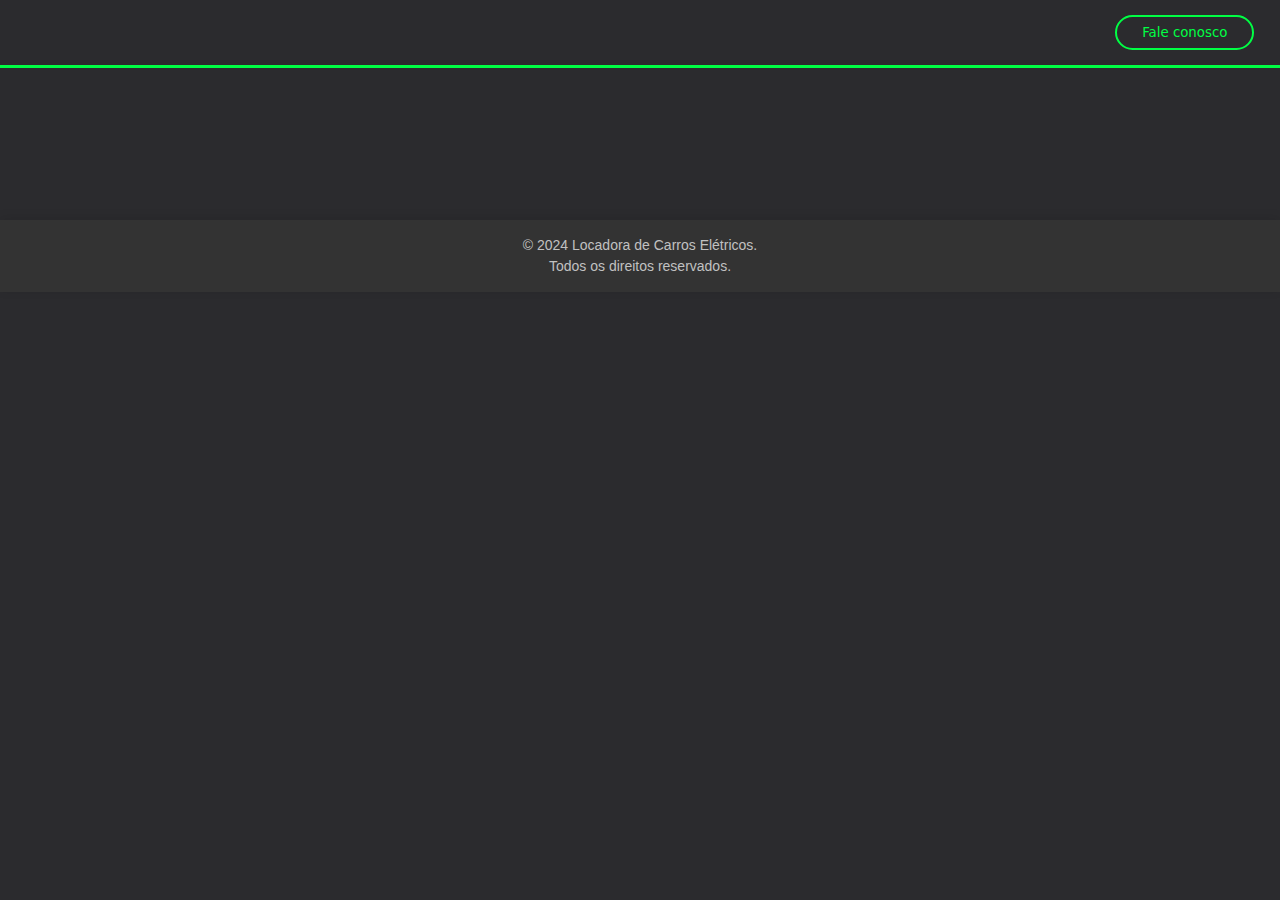
==== carros.html @ 07bc7c2d "Update styles - Responsividade" ====
<!DOCTYPE html>
<html lang="pt-br">

<head>
    <meta charset="UTF-8">
    <meta name="viewport" content="width=device-width, initial-scale=1.0">
    <link rel="stylesheet" href="css/style.css">
    <link rel="stylesheet" href="css/XSstyle.css">
    <link rel="stylesheet" href="css/SMstyle.css">
    <link rel="stylesheet" href="css/MDstyle.css">
    <link rel="stylesheet" href="css/LGstyle.css">
    <link rel="stylesheet" href="css/XLstyle.css">
    <link rel="stylesheet" href="css/Desktopstyle.css">
    <title>Carros disponíveis</title>
</head>

<body>
    <header>
        <div class="menu-hamburguer" onclick="toggleMenu()">
        <img src="imgs/Aborgue.png" alt=""> <!-- Símbolo do hambúrguer -->
        </div>
        <div class="barra-opcoes" id="barraOpcoes">
            <ul>
                <li><a href="index.html" class="menu_item">Página Inicial</a></li>
                <li><a href="servicos.html" class="menu_item">Serviços</a></li>
                <li><a href="carros.html" class="menu_item">Carros disponíveis</a></li>
                <li><a href="#" class="menu_item">Solicite orçamento</a></li>
                <li><a href="faleconosco.html" class="menu_item">Fale conosco</a></li>
                <li><a href="integrantes.html" class="menu_item">Integrantes</a></li>
            </ul>
        </div>
        <div class="btnFaleConosco">
            <a href="faleconosco.html"><button type="button" class="btnFaleConosco">Fale conosco</button></a>
        </div>
    </header>

    <main id="wrapper">

    </main>

    <footer>
        <p>&copy; 2024 Locadora de Carros Elétricos.</p>
        <p>Todos os direitos reservados.</p>
    </footer>
    <script src="js/script.js"></script>
</body>

</html>
---- css/style.css ----
/* http://meyerweb.com/eric/tools/css/reset/ 
   v2.0 | 20110126
   License: none (public domain)
*/

html, body, div, span, applet, object, iframe,
h1, h2, h3, h4, h5, h6, p, blockquote, pre,
a, abbr, acronym, address, big, cite, code,
del, dfn, em, img, ins, kbd, q, s, samp,
small, strike, strong, sub, sup, tt, var,
b, u, i, center,
dl, dt, dd, ol, ul, li,
fieldset, form, label, legend,
table, caption, tbody, tfoot, thead, tr, th, td,
article, aside, canvas, details, embed, 
figure, figcaption, footer, header, hgroup, 
menu, nav, output, ruby, section, summary,
time, mark, audio, video {
	margin: 0;
	padding: 0;
	border: 0;
	font-size: 100%;
	font: inherit;
	vertical-align: baseline;
}
/* HTML5 display-role reset for older browsers */
article, aside, details, figcaption, figure, 
footer, header, hgroup, menu, nav, section {
	display: block;
}
body {
	line-height: 1;
}
ol, ul {
	list-style: none;
}
blockquote, q {
	quotes: none;
}
blockquote:before, blockquote:after,
q:before, q:after {
	content: '';
	content: none;
}
table {
	border-collapse: collapse;
	border-spacing: 0;
}

/*GERAL*/

* {
    box-sizing: border-box;
    font-family: Poppins, system-ui, -apple-system, BlinkMacSystemFont, "Segoe UI", Roboto, Oxygen, Ubuntu, Cantarell, "Open Sans", "Helvetica Neue", sans-serif;
}

body {
    background-color: #2B2B2E;
    font-family: Arial, sans-serif;
}

h1{
    color: #fff;
    font-size: 36px;
    line-height: 40px;
}
    
h2{
    color: #fff;
    font-size: 30px;
    line-height: 36px;
}

h3{ 
    color: #fff;
    font-size: 26px; 
    line-height: 14px; 
}

p{ 
    color: #C1C1C1;
    font-size: 18px;
    line-height: 24px; 
}

/* HEADER */
header {
    padding: 10px 4%;   
    display: flex;
    justify-content: space-between;
    position: fixed;
    top: 0;
    left: 0;
    width: 100%;
    background-color: #2B2B2E; 
    z-index: 999;
    border-bottom: 3px solid #00FF44;
}

a .btnFaleConosco {
    background-color: transparent;
    border: 2px solid #00FF44;
    border-radius: 18px;
    color: #00FF44;
    padding: 8px 20px;
    cursor: pointer;
    transition: all 0.3s ease;
}

.btnFaleConosco button:hover {
    background-color: #00FF44;
    color: #2B2B2E;
}

#wrapper {
    padding-top: 80px;
    margin-top: 60px;
    margin-left: 35px;
    margin-right: 35px;
    padding-bottom: 60px;
}

/* Menu hamburguer */
.barra-opcoes {
    width: 100%;
    height: 100vh;
    position: fixed;
    top: 0;
    left: -100%; /* Começa fora da tela */
    background-color: #2B2B2E;
    padding: 20px;
    transition: 0.3s ease-in-out;
    z-index: 1000;
}

.barra-opcoes.active {
    left: 0; /* Quando ativo, move para posição visível */
}

.barra-opcoes ul {
    margin-top: 60px;
}

.barra-opcoes li {
    padding: 15px 0;
    border-bottom: 2px solid #444;
}

.menu_item {
    text-decoration: none;
    color: azure;
    font-size: 20px;
    font-weight: 500;
    transition: color 0.2s;
}

.menu_item:hover {
    color: #00FF44;
}

.menu-hamburguer {
    margin-top: 9.5px;
    cursor: pointer;
    position: relative;
    z-index: 1001;
}

.menu-hamburguer img{
    width: 25px;
}

/*HOMEPAGE*/
section {
    margin-bottom: 80px;
    text-align: center;
}

.imgCarro img, .imgCarroVerde img{
    margin-top: 50px;
    width: 100%;
}

/*SECTION 1*/
.texto{
    text-align: left;
    letter-spacing: -.0042em;
}

.btnOrcamento {
    margin-top: 15px;
}

.btnOrcamento button {
    height: 30px;
    border: none;
    border-radius: 10px;
    width: 100%;
    background-color: white;
    color: black;
    font-size: 13px;
    font-weight: 600;
    text-align: center;
    cursor: pointer;
    transition: transform 0.3s ease;
}

.btnOrcamento button:hover {
    transform: scale(1.1);
}

/*SECTION 2*/
#section2 h2{
    margin-top: 50px;
}

/*SECTION 3*/
#section3 h1{
    margin-bottom: 45px;
}

.beneficio h3{
    margin-top: 35px;
    padding: 10px 10px 15px 0;
    border-bottom: 2px solid #c1c1c1c9;
}

/*Fale Conosco*/
h4{
    color: #fff;
    font-size: 36px;
    line-height: 36px;
    margin-bottom: 40px;
    text-align: center;
}

.formulario-contato {
    max-width: 600px;
    width: 90%;              
    margin: 2rem auto;
    color: #fff;
}

fieldset{
    padding: 20px ;
    border: 2px solid #00FF44;
    border-radius: 10px;
}

.campo-form label {
    font-size: 16px;
}

.campo-form input{
    color: #fff;
    font-weight: 400;
    margin-top: 5px;
    margin-bottom: 20px;
    width: 100%;
    height: 30px;
    border-radius: 5px;
    background: #ffffff3d;
    border: 0;
}

.campo-form textarea{
    color: #fff;
    font-weight: 400;
    margin-top: 5px;
    width: 100%;
    border: 0;
    border-radius: 5px;
    background: #ffffff3d;
}

.btn-enviar{
    margin-top: 30px;
    height: 45px;
    border-radius: 50px;
    width: 150px;
    color: #000;
    cursor: pointer;
    border: 2px solid #fff;
    background-color: #fff;
    font-weight: 600;
    transition: all 0.3s ease;
}

.btn-enviar:hover {
    transform: translateY(-2px);
    box-shadow: 0 5px 15px rgba(0,0,0,0.2);
}

.btn-enviar:active {
    transform: translateY(0);
}

/*INTEGRANTES*/
h5{
    font-size: 28px;
    color: #fff;
}

.integrante{
    margin-top: 80px;
    margin-bottom: 60px;
}

.txtIntegrante p{
    margin-top: 10px;
}

.txtIntegrante a{
    color: #fff;
    font-style: normal;
}

.imgIntegrante{
    text-align: center;
    margin-bottom: 30px;
}

.imgIntegrante img{
    border: 5px solid #C1C1C1;
    border-radius: 10rem;
    width: 250px;
}

/*FOOTER*/
footer {
    background-color: #333;
    color: #fff;
    text-align: center;
    padding: 20px 0;
    width: 100%;
    left: 0;
    bottom: 0;
    box-shadow: 0 -2px 10px rgba(0, 0, 0, 0.1);
}

footer p {
    margin: 0;
    font-size: 14px;
    line-height: 1.5;
}

#faleConosco, #integrantePage{
    position: fixed;
}
---- css/SMstyle.css ----
@media (min-width: 600px) and (max-width: 767px){
    
}
---- css/MDstyle.css ----
@media (min-width: 768px) and (max-width: 991px){
    /* Geral */
    
    a .btnFaleConosco{
        padding: 10px 25px;
    }
    
    .btnFaleConosco{
        font-size: 14px;
        font-weight: 600;
        letter-spacing: .1rem;
    }
    
    #wrapper{
        margin-top: 90px;
        margin-left: 90px;
        margin-right: 90px;
    }
    
    h1{
        font-size: 44px;
        line-height: 54px;
    }
    
    h2{
        font-size: 32px;
        line-height: 36px;
    }
    
    h3{
        font-size: 28px;
        line-height: 15px;
    }
    
    p{
        font-size: 22px;
        line-height: 30px;
    }
    
    /* Header */
    header {
        padding: 15px 3%;
    }

    /*Menu Hamburguer*/
    .barra-opcoes{
        width: 100%;
        left: -100%;
    }

    .menu-hamburguer img{
        width: 29px;
    }

    /* Homepage */
    .btnOrcamento button{
        margin-top: 15px;
        font-size: 14px;
        font-weight: 600;
    }

    .imgCarro img{
        margin-top: 90px;
        text-align: center;
        width: 100%;
        max-width: 600px;
    }

    section{
        margin-bottom: 90px;
    }

    #section2 h2{
        margin-top: 90px;
    }

    #section3 h1{
        margin-bottom: 100px;
    }

    .beneficio h3{
        margin-top: 80px;
    }

    /* Fale Conosco */
    h4{
        font-size: 46px;
    }

    .btn-enviar{
        font-size: 14px;
        font-weight: 700;
        margin-bottom: 60px;
    }

    /* Integrantes */
    h5{
        font-size: 34px;
    }

    .integrante{
        display: flex;
        justify-content: space-around;
        gap: 60px;
    }

    .txtIntegrante{
        margin-top: 80px;
    }

    /* Footer */
    footer{
        padding: 15px 0;
    }

    footer p{
        font-size: 18px;
    }
}
---- css/LGstyle.css ----
@media (min-width: 992px) and (max-width: 1199px){
    /* Geral */
    header{
        padding: 15px 3%;
    }

    a .btnFaleConosco{
        padding: 8px 25px;
    }

    #wrapper{
        margin-top: 80px;
        margin-left: 60px;
        margin-right: 60px;
    }

    h1{
        font-size: 40px;
    }

    h2{
        font-size: 30px;
        line-height: 36px;
    }

    h3{
        font-size: 24px;
    }

    p{
        font-size: 20px;
        line-height: 24px;
    }

    /*Menu Hamburguer*/
    .barra-opcoes{
        width: 40%;
        left: -40%;
    }

    .menu-hamburguer img{
        width: 28px;
    }

    /* Homepage */
    .imgCarro img{
        margin-top: 0;
        min-width: 380px;
        width: 100%;
    }

    #section1{
        display: flex;
        text-align: center;
        justify-content: space-around;
        gap: 60px;
        margin-bottom: 0;
    }

    #section2{
        margin-top: 265px;
    }

    #section2 h2{
        margin-top: 30px;
    }

    #creditoCarbono{
        display: flex;
        margin-top: 60px;
        justify-content: space-around;
        gap: 40px;
    }

    .imgCarroVerde img{
        margin-top: 0;
        width: 100%;
        min-width: 380px;
    }

    #beneficios{
        display: flex;
        justify-content: space-around;
        gap: 40px;
    }

    #section3 h1{
        margin-bottom: 0;
    }

    #section3 p{
        font-size: 17px;
        letter-spacing: .0042em;
    }

    /* Fale Conosco*/
    h4{
        font-size: 45px;
        line-height: 50px;
    }

    .btn-enviar{
        margin-bottom: 60px;
    }

    /* Integrantes */
    h5{
        font-size: 40px;
    }

    .integrante{
        display: flex;
        justify-content: space-around;
        gap: 60px;
    }

    .txtIntegrante{
        text-align: left;
        margin-top: 80px;
    }

    /* Footer */
    footer{
        padding: 15px 0;
    }
}
---- css/XLstyle.css ----
@media (min-width: 1400px){
    /* Geral */
    header{
        padding: 15px 2%;
    }

    a .btnFaleConosco{
        padding: 8px 25px;
    }

    #wrapper{
        margin-top: 80px;
        margin-left: 150px;
        margin-right: 150px;
    }

    h1{
        font-size: 58px;
        line-height: 64px;
    }

    h2{
        font-size: 46px;
        line-height: 34px;
    }

    h3{
        font-size: 42px;
        line-height: 45px;
    }
    
    p{
        font-size: 24px;
        line-height: 34px;
        letter-spacing: 9%;
    }

    /*Menu Hamburguer*/
    .barra-opcoes{
        width: 30%;
        left: -30%;
    }

    .menu-hamburguer{
        margin-top: 8px;
    }

    .menu-hamburguer img{
        width: 27px;
    }

    /* Homepage */
    .imgCarro img{
        min-width: 540px;
        width: 100%;
    }

    #section1{
        display: flex;
        text-align: center;
        justify-content: space-around;
        gap: 60px;
        margin-bottom: 0;
    }

    #txtInicial{
        margin-top: 50px;
        width: 50%;
    }

    #section2{
        margin-top: 265px;
    }

    #creditoCarbono{
        margin-top: 60px;
        display: flex;
        justify-content: space-around;
        gap: 49px;
    }

    #txtCreditoCarbono{
        margin-top: 50px;
        width: 534px;
    }

    .imgCarroVerde img{
        margin-top: 5%;
        max-width: 640px;
    }

    #beneficios{
        display: flex;
        justify-content: space-around;
        gap: 40px;
    }

    .beneficio{
        margin-top: 69px;
        width: 370px;
    }

    .beneficio h3{
        border-bottom: 3px solid #c1c1c1c9;
    }

    #section3{
        margin-top: 250px;
    }

    #section3 h1{
        margin-bottom: 0;
    }

    #section3 p{
        font-size: 24px;
        letter-spacing: .0042em;
    }

    /* Fale Conosco */
    h4{
        font-size: 42px;
        line-height: 56px;
    }

    /*Integrantes*/
    h5{
        font-size: 40px;
    }

    .integrantes{
        display: flex;
        justify-content: space-between;
        gap: 30px;
        margin-right: 10%;
        margin-left: 10%;
        margin-bottom: 50px;
    }

    .integrante p{
        font-size: 20px;
    }

    .txtIntegrante{
        margin-top: 30px;
    }

    .imgIntegrante img{
        width: 300px;
    }

    /* Footer */
    footer{
        padding: 15px 0;
    }
}

@media (min-width: 1200px) and (max-width: 1399px){
    header{
        padding: 15px 2%;
    }

    a .btnFaleConosco{
        padding: 8px 25px;
    }

    #wrapper{
        margin-top: 80px;
        margin-left: 130px;
        margin-right: 130px;
    }

    h1{
        font-size: 48px;
        line-height: 58px;
    }

    h2{
        font-size: 34px;
        line-height: 46px;
    }

    h4{
        font-size: 42px;
    }

    p{
        font-size: 20px;
        line-height: 26px;
    }

    /* Menu Hamburguer*/
    .barra-opcoes{
        width: 30%;
        left: -30%;
    }

    .menu-hamburguer{
        margin-top: 8px;
    }

    .menu-hamburguer img{
        width: 27px;
    }

    /* Homepage */
    .imgCarro img, .imgCarroVerde img{
        min-width: 480px;
    }

    #section1{
        display: flex;
        text-align: center;
        justify-content: space-around;
        gap: 60px;
        margin-bottom: 0;
    }

    #txtInicial{
        margin-top: 35px;
    }

    #section2{
        margin-top: 265px;
    }

    #creditoCarbono{
        margin-top: 60px;
        display: flex;
        justify-content: space-around;
        gap: 50px;
    }

    #txtCreditoCarbono{
        margin-top: 50px;
    }

    #beneficios{
        display: flex;
        justify-content: space-around;
        gap: 45px;
    }

    .beneficio{
        width: 370px;
        margin-top: 49px;
    }

    /* Integrantes */
    h5{
        font-size: 40px;
    }

    .integrantes{
        display: flex;
        justify-content: space-between;
    }

    footer{
        padding: 15px 0;
    }
}
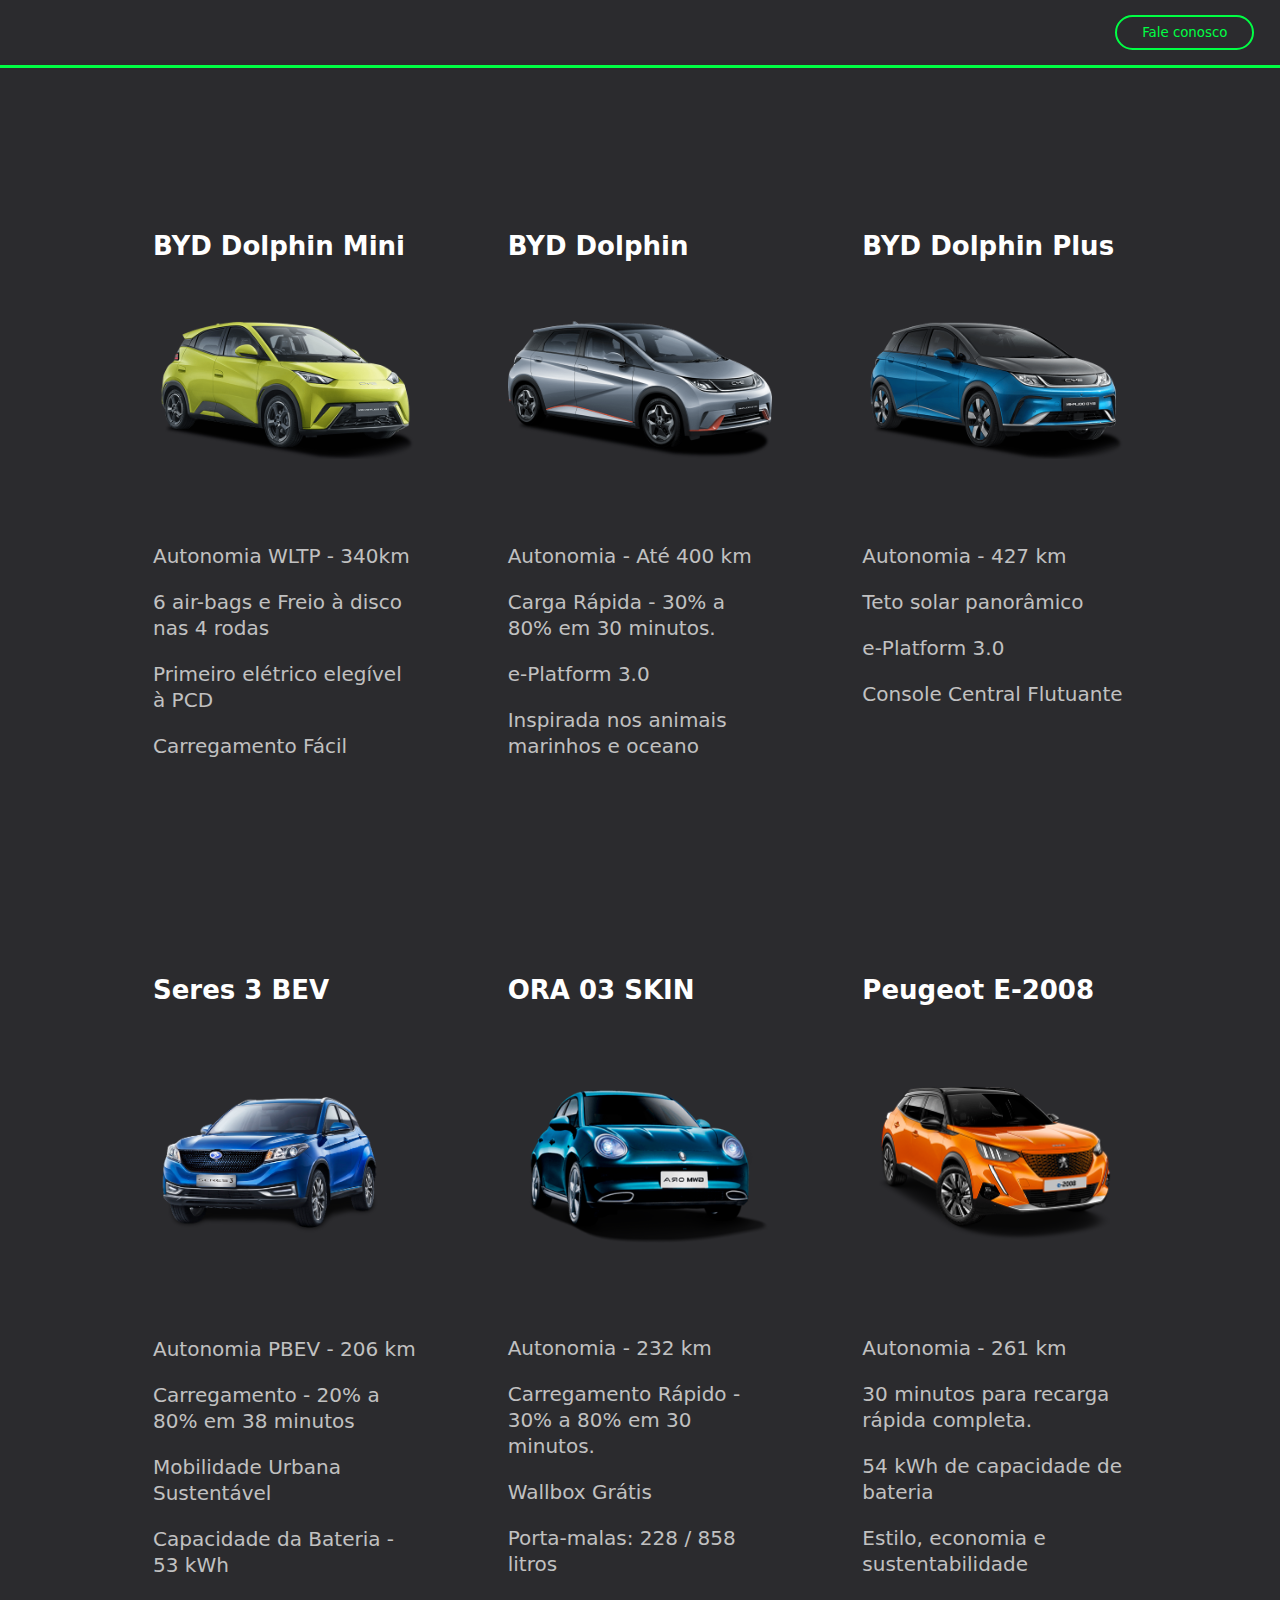
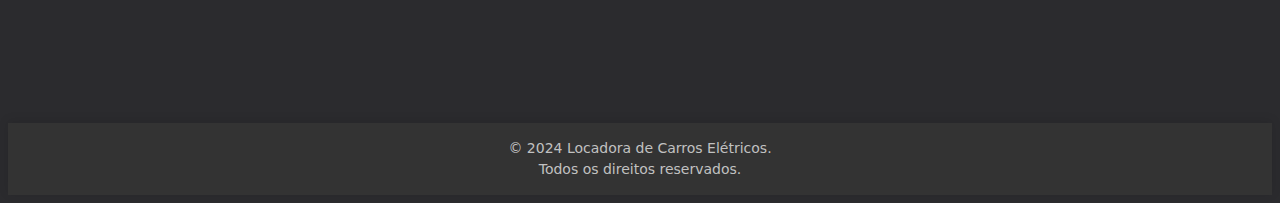
==== commit 8c9e602b: "Add Servicos & Carros" ====
--- a/carros.html
+++ b/carros.html
@@ -4,27 +4,26 @@
 <head>
     <meta charset="UTF-8">
     <meta name="viewport" content="width=device-width, initial-scale=1.0">
+    <link rel="stylesheet" href="css/reset.css">
     <link rel="stylesheet" href="css/style.css">
-    <link rel="stylesheet" href="css/XSstyle.css">
     <link rel="stylesheet" href="css/SMstyle.css">
     <link rel="stylesheet" href="css/MDstyle.css">
     <link rel="stylesheet" href="css/LGstyle.css">
     <link rel="stylesheet" href="css/XLstyle.css">
-    <link rel="stylesheet" href="css/Desktopstyle.css">
     <title>Carros disponíveis</title>
 </head>
 
 <body>
     <header>
         <div class="menu-hamburguer" onclick="toggleMenu()">
-        <img src="imgs/Aborgue.png" alt=""> <!-- Símbolo do hambúrguer -->
+            <img src="imgs/Aborgue.png" alt=""> <!-- Símbolo do hambúrguer -->
         </div>
         <div class="barra-opcoes" id="barraOpcoes">
             <ul>
                 <li><a href="index.html" class="menu_item">Página Inicial</a></li>
                 <li><a href="servicos.html" class="menu_item">Serviços</a></li>
                 <li><a href="carros.html" class="menu_item">Carros disponíveis</a></li>
-                <li><a href="#" class="menu_item">Solicite orçamento</a></li>
+                <li><a href="orcamento.html" class="menu_item">Solicite orçamento</a></li>
                 <li><a href="faleconosco.html" class="menu_item">Fale conosco</a></li>
                 <li><a href="integrantes.html" class="menu_item">Integrantes</a></li>
             </ul>
@@ -35,9 +34,76 @@
     </header>
 
     <main id="wrapper">
+        <div class="carros">
+            <div class="carro" id="dolphin-mini">
+                <h3>BYD Dolphin Mini</h3>
+                <div class="imgCarros">
+                    <img src="imgs/dolphin-mini.png" alt="">
+                </div>
+                <p>Autonomia WLTP - 340km</p>
+                <p>6 air-bags e Freio à disco nas 4 rodas</p>
+                <p>Primeiro elétrico elegível à PCD</p>
+                <p>Carregamento Fácil</p>
+            </div>
 
+            <div class="carro" id="dolphin">
+                <h3>BYD Dolphin</h3>
+                <div class="imgCarros">
+                    <img src="imgs/dolphin.png" alt="">
+                </div>
+                <p>Autonomia - Até 400 km</p>
+                <p>Carga Rápida - 30% a 80% em 30 minutos.</p>
+                <p>e-Platform 3.0</p>
+                <p>Inspirada nos animais marinhos e oceano</p>
+            </div>
+
+            <div class="carro" id="dolphin-plus">
+                <h3>BYD Dolphin Plus</h3>
+                <div class="imgCarros">
+                    <img src="imgs/dolphin-platform-a-header.png" alt="">
+                </div>
+                <p>Autonomia - 427 km</p>
+                <p>Teto solar panorâmico</p>
+                <p>e-Platform 3.0</p>
+                <p>Console Central Flutuante</p>
+            </div>
+        </div>
+        <div class="carros">
+
+            <div class="carro" id="seres3">
+                <h3>Seres 3 BEV</h3>
+                <div class="imgCarros">
+                    <img src="imgs/seres3.webp" alt="">
+                </div>
+                <p>Autonomia PBEV - 206 km</p>
+                <p>Carregamento - 20% a 80% em 38 minutos</p>
+                <p>Mobilidade Urbana Sustentável</p>
+                <p>Capacidade da Bateria - 53 kWh</p>
+            </div>
+
+            <div class="carro" id="ora-03">
+                <h3>ORA 03 SKIN</h3>
+                <div class="imgCarros">
+                    <img src="imgs/ora-03.png" alt="">
+                </div>
+                <p>Autonomia - 232 km</p>
+                <p>Carregamento Rápido - 30% a 80% em 30 minutos.</p>
+                <p>Wallbox Grátis</p>
+                <p>Porta-malas: 228 / 858 litros</p>
+            </div>
+
+            <div class="carro" id="peugeot-e-2008">
+                <h3>Peugeot E-2008</h3>
+                <div class="imgCarros">
+                    <img src="imgs/Peugeot-e-2008.png" alt="">
+                </div>
+                <p>Autonomia - 261 km</p>
+                <p>30 minutos para recarga rápida completa.</p>
+                <p>54 kWh de capacidade de bateria</p>
+                <p>Estilo, economia e sustentabilidade</p>
+            </div>
+        </div>
     </main>
-
     <footer>
         <p>&copy; 2024 Locadora de Carros Elétricos.</p>
         <p>Todos os direitos reservados.</p>
--- a/css/style.css
+++ b/css/style.css
@@ -1,54 +1,4 @@
-/* http://meyerweb.com/eric/tools/css/reset/ 
-   v2.0 | 20110126
-   License: none (public domain)
-*/
-
-html, body, div, span, applet, object, iframe,
-h1, h2, h3, h4, h5, h6, p, blockquote, pre,
-a, abbr, acronym, address, big, cite, code,
-del, dfn, em, img, ins, kbd, q, s, samp,
-small, strike, strong, sub, sup, tt, var,
-b, u, i, center,
-dl, dt, dd, ol, ul, li,
-fieldset, form, label, legend,
-table, caption, tbody, tfoot, thead, tr, th, td,
-article, aside, canvas, details, embed, 
-figure, figcaption, footer, header, hgroup, 
-menu, nav, output, ruby, section, summary,
-time, mark, audio, video {
-	margin: 0;
-	padding: 0;
-	border: 0;
-	font-size: 100%;
-	font: inherit;
-	vertical-align: baseline;
-}
-/* HTML5 display-role reset for older browsers */
-article, aside, details, figcaption, figure, 
-footer, header, hgroup, menu, nav, section {
-	display: block;
-}
-body {
-	line-height: 1;
-}
-ol, ul {
-	list-style: none;
-}
-blockquote, q {
-	quotes: none;
-}
-blockquote:before, blockquote:after,
-q:before, q:after {
-	content: '';
-	content: none;
-}
-table {
-	border-collapse: collapse;
-	border-spacing: 0;
-}
-
 /*GERAL*/
-
 * {
     box-sizing: border-box;
     font-family: Poppins, system-ui, -apple-system, BlinkMacSystemFont, "Segoe UI", Roboto, Oxygen, Ubuntu, Cantarell, "Open Sans", "Helvetica Neue", sans-serif;
@@ -59,40 +9,40 @@
     font-family: Arial, sans-serif;
 }
 
-h1{
+h1 {
     color: #fff;
     font-size: 36px;
     line-height: 40px;
 }
-    
-h2{
+
+h2 {
     color: #fff;
     font-size: 30px;
     line-height: 36px;
 }
 
-h3{ 
-    color: #fff;
-    font-size: 26px; 
-    line-height: 14px; 
-}
-
-p{ 
+h3 {
+    color: #fff;
+    font-size: 26px;
+    line-height: 30px;
+}
+
+p {
     color: #C1C1C1;
     font-size: 18px;
-    line-height: 24px; 
+    line-height: 24px;
 }
 
 /* HEADER */
 header {
-    padding: 10px 4%;   
+    padding: 10px 4%;
     display: flex;
     justify-content: space-between;
     position: fixed;
     top: 0;
     left: 0;
     width: 100%;
-    background-color: #2B2B2E; 
+    background-color: #2B2B2E;
     z-index: 999;
     border-bottom: 3px solid #00FF44;
 }
@@ -113,8 +63,8 @@
 }
 
 #wrapper {
-    padding-top: 80px;
-    margin-top: 60px;
+    margin-top: 60px;
+    padding-top: 20px;
     margin-left: 35px;
     margin-right: 35px;
     padding-bottom: 60px;
@@ -126,7 +76,8 @@
     height: 100vh;
     position: fixed;
     top: 0;
-    left: -100%; /* Começa fora da tela */
+    left: -100%;
+    /* Começa fora da tela */
     background-color: #2B2B2E;
     padding: 20px;
     transition: 0.3s ease-in-out;
@@ -134,7 +85,8 @@
 }
 
 .barra-opcoes.active {
-    left: 0; /* Quando ativo, move para posição visível */
+    left: 0;
+    /* Quando ativo, move para posição visível */
 }
 
 .barra-opcoes ul {
@@ -165,7 +117,7 @@
     z-index: 1001;
 }
 
-.menu-hamburguer img{
+.menu-hamburguer img {
     width: 25px;
 }
 
@@ -175,13 +127,18 @@
     text-align: center;
 }
 
-.imgCarro img, .imgCarroVerde img{
+.imgCarro img,
+.imgCarroVerde img {
     margin-top: 50px;
     width: 100%;
 }
 
 /*SECTION 1*/
-.texto{
+#section1{
+    margin-top: 60px;
+}
+
+.texto {
     text-align: left;
     letter-spacing: -.0042em;
 }
@@ -209,23 +166,23 @@
 }
 
 /*SECTION 2*/
-#section2 h2{
+#section2 h2 {
     margin-top: 50px;
 }
 
 /*SECTION 3*/
-#section3 h1{
+#section3 h1 {
     margin-bottom: 45px;
 }
 
-.beneficio h3{
+.beneficio h3 {
     margin-top: 35px;
     padding: 10px 10px 15px 0;
     border-bottom: 2px solid #c1c1c1c9;
 }
 
 /*Fale Conosco*/
-h4{
+h4 {
     color: #fff;
     font-size: 36px;
     line-height: 36px;
@@ -234,26 +191,29 @@
 }
 
 .formulario-contato {
+    padding-top: 40px;
+    margin-top: 60px;
     max-width: 600px;
-    width: 90%;              
+    width: 90%;
     margin: 2rem auto;
     color: #fff;
 }
 
-fieldset{
-    padding: 20px ;
+fieldset {
+    padding: 20px;
     border: 2px solid #00FF44;
     border-radius: 10px;
 }
 
 .campo-form label {
     font-size: 16px;
-}
-
-.campo-form input{
-    color: #fff;
-    font-weight: 400;
+    line-height: 20px;
+}
+
+.campo-form input {
+    color: #fff;
     margin-top: 5px;
+    font-weight: 500;
     margin-bottom: 20px;
     width: 100%;
     height: 30px;
@@ -262,9 +222,9 @@
     border: 0;
 }
 
-.campo-form textarea{
-    color: #fff;
-    font-weight: 400;
+.campo-form textarea {
+    color: #fff;
+    font-weight: 500;
     margin-top: 5px;
     width: 100%;
     border: 0;
@@ -272,7 +232,7 @@
     background: #ffffff3d;
 }
 
-.btn-enviar{
+.btn-enviar {
     margin-top: 30px;
     height: 45px;
     border-radius: 50px;
@@ -287,7 +247,7 @@
 
 .btn-enviar:hover {
     transform: translateY(-2px);
-    box-shadow: 0 5px 15px rgba(0,0,0,0.2);
+    box-shadow: 0 5px 15px rgba(0, 0, 0, 0.2);
 }
 
 .btn-enviar:active {
@@ -295,34 +255,119 @@
 }
 
 /*INTEGRANTES*/
-h5{
+h5 {
     font-size: 28px;
     color: #fff;
 }
 
-.integrante{
+.tituloIntegrantes{
+    margin-top: 60px;
+}
+
+.integrante {
     margin-top: 80px;
     margin-bottom: 60px;
 }
 
-.txtIntegrante p{
+.txtIntegrante p {
     margin-top: 10px;
 }
 
-.txtIntegrante a{
+.txtIntegrante a {
     color: #fff;
     font-style: normal;
 }
 
-.imgIntegrante{
+.imgIntegrante {
     text-align: center;
     margin-bottom: 30px;
 }
 
-.imgIntegrante img{
+.imgIntegrante img {
     border: 5px solid #C1C1C1;
     border-radius: 10rem;
     width: 250px;
+}
+
+/* Mensagem Enviada*/
+.mensagemConfirmacao{
+    margin-top: 0;
+}
+
+#mensagemConfirmacao {
+    margin-top: 200px;
+}
+
+#mensagemConfirmacao h1 {
+    font-size: 30px;
+}
+
+#mensagemConfirmacao p {
+    font-size: 16px;
+}
+
+.btnVoltarTelaInicial{
+    margin-top: 20px;
+    text-align: left;
+}
+
+.btnVoltarTelaInicial a{
+    cursor: pointer;
+    text-decoration: underline;
+    color: #C1C1C1;
+}
+
+/* Carros */
+.carros{
+    margin-top: 90px;
+    text-align: center;
+}
+
+.carro {
+    margin-bottom: 90px;
+}
+
+.carro h3{
+    margin-bottom: 60px;
+}
+
+.imgCarros img{
+    width: 90%;
+    margin-bottom: 30px;
+}
+
+.carro p{
+    text-align: left;
+}
+
+/* Servicos */
+#section2-servicos .texto{
+    margin-top: 90px;
+}
+
+.beneficiosServicos{
+    margin-top: 30px;
+}
+
+.beneficiosServicos p strong{
+    color: #fff;
+}
+
+.diferenciais{
+    margin-top: 40px;
+}
+
+.diferencial-item{
+    margin-top: 60px;
+}
+
+.diferencial-item h3{
+    font-size: 24px;
+    line-height: 30px;
+}
+
+#section3-servicos{
+    margin-top: 120px;
 }
 
 /*FOOTER*/
@@ -343,6 +388,8 @@
     line-height: 1.5;
 }
 
-#faleConosco, #integrantePage{
+#faleConosco,
+#mensagemEnviada,
+#orcamento {
     position: fixed;
 }--- a/css/MDstyle.css
+++ b/css/MDstyle.css
@@ -13,6 +13,7 @@
     
     #wrapper{
         margin-top: 90px;
+        padding-top: 30px;
         margin-left: 90px;
         margin-right: 90px;
     }
@@ -108,6 +109,20 @@
         margin-top: 80px;
     }
 
+    /* Carro */
+    .carro{
+        margin-bottom: 150px;
+    }
+
+    /* Servicos */
+    .diferenciais{
+        margin-top: 60px;
+    }
+
+    .diferencial-item{
+        margin-top: 30px;
+    }
+
     /* Footer */
     footer{
         padding: 15px 0;
--- a/css/LGstyle.css
+++ b/css/LGstyle.css
@@ -9,7 +9,7 @@
     }
 
     #wrapper{
-        margin-top: 80px;
+        margin-top: 60px;
         margin-left: 60px;
         margin-right: 60px;
     }
@@ -55,6 +55,10 @@
         justify-content: space-around;
         gap: 60px;
         margin-bottom: 0;
+    }
+
+    #txtTextoInicial{
+        margin-top: 20px;
     }
 
     #section2{
@@ -105,22 +109,74 @@
 
     /* Integrantes */
     h5{
-        font-size: 40px;
+        font-size: 25px;
+    }
+
+
+    .integrantes{
+        display: flex;
+        justify-content: space-between;
+        gap: 30px;
     }
 
     .integrante{
-        display: flex;
-        justify-content: space-around;
-        gap: 60px;
+        margin-top: 20px;
+    }
+
+    .integrante img{
+        width: 200px;
     }
 
     .txtIntegrante{
         text-align: left;
-        margin-top: 80px;
+        margin-top: 20px;
+    }
+
+    /* Carro */
+    .carros{
+        text-align: center;
+        justify-content: space-between;
+        display: flex;
+        gap: 60px;
+    }
+
+    .imgCarros img{
+        width: 100%;
+        margin-bottom: 30px;
+    }
+
+    .carro{
+        width: 100%;
+        text-align: left;
+        padding: 15px;
+        margin-bottom: 50px;
+        border-radius: 8px;
+        transition: box-shadow 0.3s ease;
+    }
+
+    .carro:hover{
+        box-shadow: 0px 4px 8px rgba(0, 0, 0, 0.1);
+    }
+    
+    #seres3 img{
+        width: 90%;
+    }
+
+    /* Servicos */
+    .diferenciais{
+        margin-top: 60px;
+    }
+
+    .diferencial-item{
+        margin-top: 30px;
     }
 
     /* Footer */
     footer{
         padding: 15px 0;
     }
-}+
+    #integrantePage, #faleConosco{
+        position: relative;
+    }
+}
--- a/css/XLstyle.css
+++ b/css/XLstyle.css
@@ -9,7 +9,7 @@
     }
 
     #wrapper{
-        margin-top: 80px;
+        justify-content: space-around;
         margin-left: 150px;
         margin-right: 150px;
     }
@@ -51,8 +51,8 @@
 
     /* Homepage */
     .imgCarro img{
-        min-width: 540px;
-        width: 100%;
+        min-width: 510px;
+        width: 95%;
     }
 
     #section1{
@@ -64,7 +64,7 @@
     }
 
     #txtInicial{
-        margin-top: 50px;
+        margin-top: 60px;
         width: 50%;
     }
 
@@ -130,11 +130,12 @@
 
     .integrantes{
         display: flex;
-        justify-content: space-between;
-        gap: 30px;
-        margin-right: 10%;
-        margin-left: 10%;
-        margin-bottom: 50px;
+        justify-content: center;
+        gap: 120px;
+    }
+
+    .integrante{
+        margin-top: 20px;
     }
 
     .integrante p{
@@ -147,11 +148,55 @@
 
     .imgIntegrante img{
         width: 300px;
+    }
+
+    /* Carros */
+    .carros{
+        margin-top: 150px;
+        text-align: center;
+        justify-content: space-between;
+        display: flex;
+        gap: 120px;
+    }
+
+    .imgCarros img{
+        width: 100%;
+        margin-bottom: 30px;
+    }
+
+    .carro{
+        width: 100%;
+        text-align: left;
+        padding: 15px;
+        margin-bottom: 50px;
+        border-radius: 8px;
+        transition: box-shadow 0.3s ease;
+    }
+
+    .carro:hover{
+        box-shadow: 0px 4px 8px rgba(0, 0, 0, 0.1);
+    }
+    
+    #seres3 img{
+        width: 90%;
+    }
+
+    /* Servicos */
+    .diferenciais{
+        margin-top: 60px;
+    }
+
+    .diferencial-item{
+        margin-top: 30px;
     }
 
     /* Footer */
     footer{
         padding: 15px 0;
+    }
+
+    #integrantePage, #mensagemEnviada{
+        position: fixed;
     }
 }
 
@@ -256,7 +301,55 @@
         justify-content: space-between;
     }
 
+    .integrante{
+        margin-top: 10px;
+    }
+
+    /* Carros */
+    .carros{
+        text-align: center;
+        justify-content: space-between;
+        display: flex;
+        gap: 60px;
+    }
+
+    .imgCarros img{
+        width: 100%;
+        margin-bottom: 60px;
+    }
+
+    .carro{
+        width: 100%;
+        text-align: left;
+        padding: 15px;
+        margin-bottom: 50px;
+        border-radius: 8px;
+        transition: box-shadow 0.3s ease;
+    }
+
+    .carro:hover{
+        box-shadow: 0px 4px 8px rgba(0, 0, 0, 0.1);
+    }
+
+    #seres3 img{
+        width: 90%;
+    }
+
+    /* Servicos */
+    .diferenciais{
+        margin-top: 60px;
+    }
+
+    .diferencial-item{
+        margin-top: 30px;
+    }
+
+    /* Footer */
     footer{
         padding: 15px 0;
     }
+
+    #integrantePage, #mensagemEnviada{
+        position: fixed;
+    }
 }   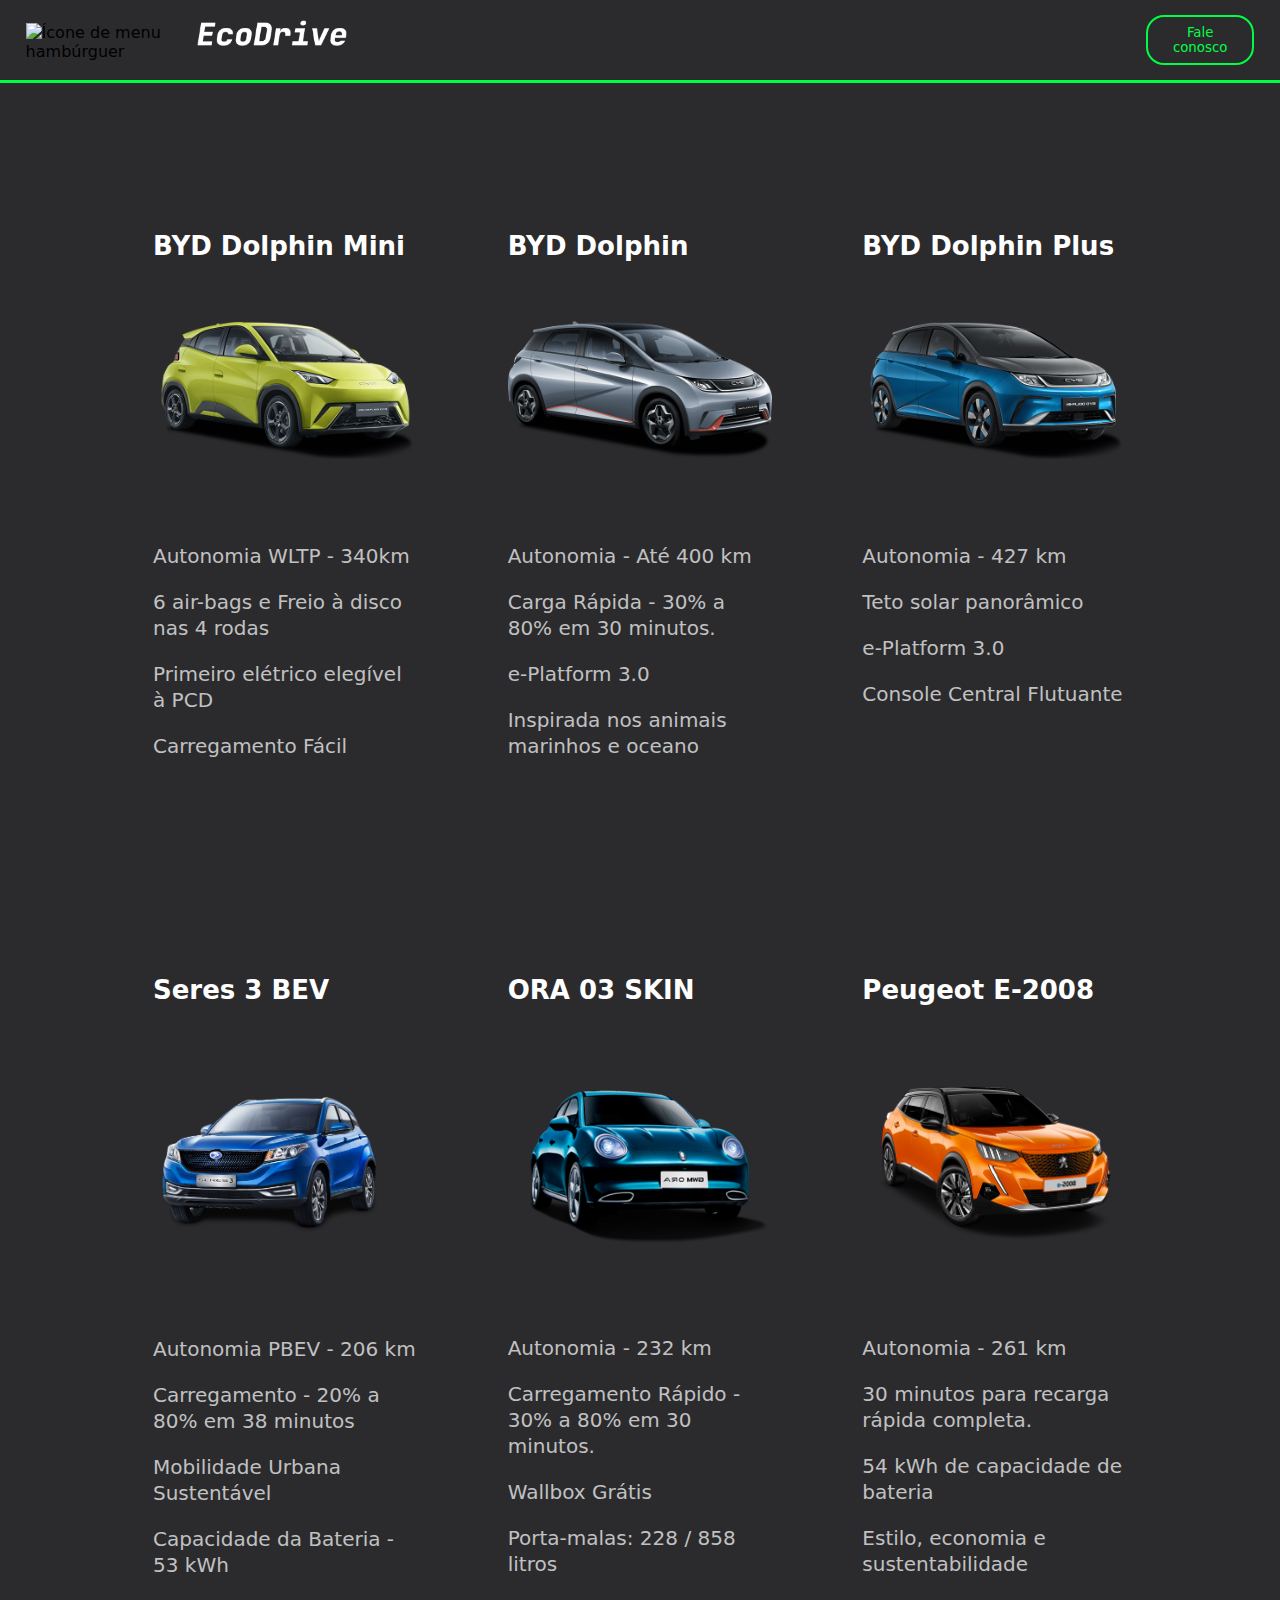
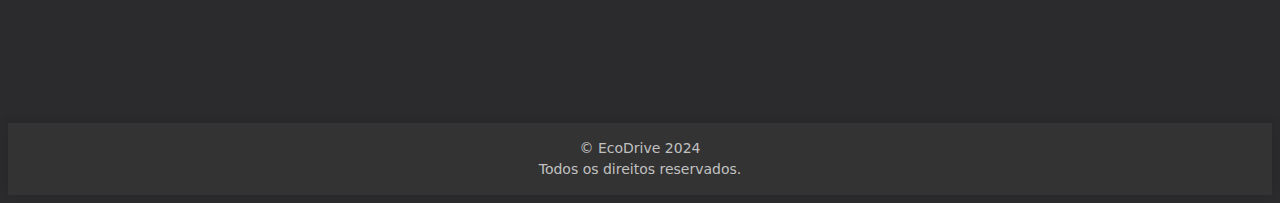
==== commit d8803f65: "Update WebSite" ====
--- a/carros.html
+++ b/carros.html
@@ -6,17 +6,20 @@
     <meta name="viewport" content="width=device-width, initial-scale=1.0">
     <link rel="stylesheet" href="css/reset.css">
     <link rel="stylesheet" href="css/style.css">
-    <link rel="stylesheet" href="css/SMstyle.css">
     <link rel="stylesheet" href="css/MDstyle.css">
     <link rel="stylesheet" href="css/LGstyle.css">
     <link rel="stylesheet" href="css/XLstyle.css">
+    <link rel="shortcut icon" type="imagex/png" href="imgs/image 5.png">
     <title>Carros disponíveis</title>
 </head>
 
 <body>
     <header>
         <div class="menu-hamburguer" onclick="toggleMenu()">
-            <img src="imgs/Aborgue.png" alt=""> <!-- Símbolo do hambúrguer -->
+            <img src="imgs/Aborgue.png" alt="Ícone de menu hambúrguer"> <!-- Símbolo do hambúrguer -->
+        </div>
+        <div class="imgLogo">
+            <a href="index.html"><img src="imgs/EcoDrive.png" alt="Logo do projeto. Está escrito EcoDrive em itálico"></a>
         </div>
         <div class="barra-opcoes" id="barraOpcoes">
             <ul>
@@ -38,7 +41,7 @@
             <div class="carro" id="dolphin-mini">
                 <h3>BYD Dolphin Mini</h3>
                 <div class="imgCarros">
-                    <img src="imgs/dolphin-mini.png" alt="">
+                    <img src="imgs/dolphin-mini.png" alt="BYD Dolphin Mini na cor branca, um carro elétrico compacto">
                 </div>
                 <p>Autonomia WLTP - 340km</p>
                 <p>6 air-bags e Freio à disco nas 4 rodas</p>
@@ -49,7 +52,7 @@
             <div class="carro" id="dolphin">
                 <h3>BYD Dolphin</h3>
                 <div class="imgCarros">
-                    <img src="imgs/dolphin.png" alt="">
+                    <img src="imgs/dolphin.png" alt="BYD Dolphin na cor azul, um hatch elétrico moderno">
                 </div>
                 <p>Autonomia - Até 400 km</p>
                 <p>Carga Rápida - 30% a 80% em 30 minutos.</p>
@@ -60,7 +63,7 @@
             <div class="carro" id="dolphin-plus">
                 <h3>BYD Dolphin Plus</h3>
                 <div class="imgCarros">
-                    <img src="imgs/dolphin-platform-a-header.png" alt="">
+                    <img src="imgs/dolphin-platform-a-header.png" alt="BYD Dolphin Plus na cor vermelha, versão premium do modelo">
                 </div>
                 <p>Autonomia - 427 km</p>
                 <p>Teto solar panorâmico</p>
@@ -73,7 +76,7 @@
             <div class="carro" id="seres3">
                 <h3>Seres 3 BEV</h3>
                 <div class="imgCarros">
-                    <img src="imgs/seres3.webp" alt="">
+                    <img src="imgs/seres3.webp" alt="Seres 3 BEV na cor prata, um SUV elétrico compacto">
                 </div>
                 <p>Autonomia PBEV - 206 km</p>
                 <p>Carregamento - 20% a 80% em 38 minutos</p>
@@ -84,7 +87,7 @@
             <div class="carro" id="ora-03">
                 <h3>ORA 03 SKIN</h3>
                 <div class="imgCarros">
-                    <img src="imgs/ora-03.png" alt="">
+                    <img src="imgs/ora-03.png" alt="ORA 03 SKIN na cor branca, um hatch elétrico com design futurista">
                 </div>
                 <p>Autonomia - 232 km</p>
                 <p>Carregamento Rápido - 30% a 80% em 30 minutos.</p>
@@ -95,7 +98,7 @@
             <div class="carro" id="peugeot-e-2008">
                 <h3>Peugeot E-2008</h3>
                 <div class="imgCarros">
-                    <img src="imgs/Peugeot-e-2008.png" alt="">
+                    <img src="imgs/Peugeot-e-2008.png" alt="Peugeot e-2008 na cor cinza, um SUV elétrico com design sofisticado">
                 </div>
                 <p>Autonomia - 261 km</p>
                 <p>30 minutos para recarga rápida completa.</p>
@@ -105,7 +108,7 @@
         </div>
     </main>
     <footer>
-        <p>&copy; 2024 Locadora de Carros Elétricos.</p>
+        <p>&copy; EcoDrive 2024</p>
         <p>Todos os direitos reservados.</p>
     </footer>
     <script src="js/script.js"></script>
--- a/css/style.css
+++ b/css/style.css
@@ -45,6 +45,16 @@
     background-color: #2B2B2E;
     z-index: 999;
     border-bottom: 3px solid #00FF44;
+}
+
+.imagensHeader{
+    display: flex;
+    gap: 30px;
+}
+
+.imgLogo img{
+    margin-top: 9px;
+    width: 110px;
 }
 
 a .btnFaleConosco {
@@ -341,33 +351,37 @@
 }
 
 /* Servicos */
-#section2-servicos .texto{
+#section-hero{
+    margin-top: 60px;
+}
+
+.servicos{
+    text-align: left;
+    letter-spacing: -.0042em;
+}
+
+.servicos strong{
+    color: #fff;
+}
+
+.beneficiosServicos{
+    margin-top: 60px;
+}
+
+.tituloFrota{
     margin-top: 90px;
 }
 
-.beneficiosServicos{
+.credito{
+    margin-top: 90px;
+}
+
+.diferenciais{
     margin-top: 30px;
 }
 
-.beneficiosServicos p strong{
-    color: #fff;
-}
-
-.diferenciais{
+.diferencial-item{
     margin-top: 40px;
-}
-
-.diferencial-item{
-    margin-top: 60px;
-}
-
-.diferencial-item h3{
-    font-size: 24px;
-    line-height: 30px;
-}
-
-#section3-servicos{
-    margin-top: 120px;
 }
 
 /*FOOTER*/
--- a/css/MDstyle.css
+++ b/css/MDstyle.css
@@ -41,6 +41,20 @@
     /* Header */
     header {
         padding: 15px 3%;
+    }
+
+    .imagensHeader{
+        display: flex;
+        gap: 30px;
+    }
+
+    .imgLogo{
+        margin-right: 43%;
+    }
+    
+    .imgLogo img{
+        margin-top: 8px;
+        width: 150px;
     }
 
     /*Menu Hamburguer*/
@@ -115,12 +129,8 @@
     }
 
     /* Servicos */
-    .diferenciais{
-        margin-top: 60px;
-    }
-
-    .diferencial-item{
-        margin-top: 30px;
+    .diferencial-item p{
+        margin-top: 15px;
     }
 
     /* Footer */
--- a/css/LGstyle.css
+++ b/css/LGstyle.css
@@ -30,6 +30,21 @@
     p{
         font-size: 20px;
         line-height: 24px;
+    }
+
+    /* Header */
+    .imagensHeader{
+        display: flex;
+        gap: 30px;
+    }
+    
+    .imgLogo img{
+        margin-top: 7px;
+        width: 150px;
+    }
+
+    .imgLogo{
+        margin-right: 58%;
     }
 
     /*Menu Hamburguer*/
@@ -163,12 +178,33 @@
     }
 
     /* Servicos */
-    .diferenciais{
-        margin-top: 60px;
-    }
-
+    #section-hero{
+        margin-top: 90px;
+    }
+
+    .servicos{
+        margin-left: 150px;
+        margin-right: 150px;
+    }
+
+    .beneficiosServicos{
+        margin-top: 0;
+    }
+    
     .diferencial-item{
-        margin-top: 30px;
+        margin-top: 20px;
+    }
+
+    .servicos h1{
+        font-size: 34px;
+    }
+
+    .servicos h3{
+        font-size: 20px;
+    }
+
+    .servicos p{
+        font-size: 17px;
     }
 
     /* Footer */
--- a/css/XLstyle.css
+++ b/css/XLstyle.css
@@ -1,61 +1,77 @@
-@media (min-width: 1400px){
+@media (min-width: 1400px) {
+
     /* Geral */
-    header{
+    header {
         padding: 15px 2%;
     }
 
-    a .btnFaleConosco{
+    a .btnFaleConosco {
         padding: 8px 25px;
     }
 
-    #wrapper{
+    #wrapper {
         justify-content: space-around;
         margin-left: 150px;
         margin-right: 150px;
     }
 
-    h1{
+    h1 {
         font-size: 58px;
         line-height: 64px;
     }
 
-    h2{
+    h2 {
         font-size: 46px;
         line-height: 34px;
     }
 
-    h3{
+    h3 {
         font-size: 42px;
         line-height: 45px;
     }
-    
-    p{
+
+    p {
         font-size: 24px;
         line-height: 34px;
         letter-spacing: 9%;
     }
 
+    /* Header */
+    .imagensHeader {
+        display: flex;
+        gap: 30px;
+    }
+
+    .imgLogo img {
+        margin-top: 5px;
+        width: 150px;
+    }
+
+    .imgLogo {
+        margin-right: 70%;
+    }
+
     /*Menu Hamburguer*/
-    .barra-opcoes{
+    .barra-opcoes {
         width: 30%;
         left: -30%;
     }
 
-    .menu-hamburguer{
+    .menu-hamburguer {
         margin-top: 8px;
     }
 
-    .menu-hamburguer img{
+    .menu-hamburguer img {
         width: 27px;
     }
 
     /* Homepage */
-    .imgCarro img{
+    .imgCarro img {
         min-width: 510px;
         width: 95%;
     }
 
-    #section1{
+    #section1 {
         display: flex;
         text-align: center;
         justify-content: space-around;
@@ -63,95 +79,95 @@
         margin-bottom: 0;
     }
 
-    #txtInicial{
+    #txtInicial {
         margin-top: 60px;
         width: 50%;
     }
 
-    #section2{
+    #section2 {
         margin-top: 265px;
     }
 
-    #creditoCarbono{
+    #creditoCarbono {
         margin-top: 60px;
         display: flex;
         justify-content: space-around;
         gap: 49px;
     }
 
-    #txtCreditoCarbono{
+    #txtCreditoCarbono {
         margin-top: 50px;
         width: 534px;
     }
 
-    .imgCarroVerde img{
+    .imgCarroVerde img {
         margin-top: 5%;
         max-width: 640px;
     }
 
-    #beneficios{
+    #beneficios {
         display: flex;
         justify-content: space-around;
         gap: 40px;
     }
 
-    .beneficio{
+    .beneficio {
         margin-top: 69px;
         width: 370px;
     }
 
-    .beneficio h3{
+    .beneficio h3 {
         border-bottom: 3px solid #c1c1c1c9;
     }
 
-    #section3{
+    #section3 {
         margin-top: 250px;
     }
 
-    #section3 h1{
+    #section3 h1 {
         margin-bottom: 0;
     }
 
-    #section3 p{
+    #section3 p {
         font-size: 24px;
         letter-spacing: .0042em;
     }
 
     /* Fale Conosco */
-    h4{
+    h4 {
         font-size: 42px;
         line-height: 56px;
     }
 
     /*Integrantes*/
-    h5{
+    h5 {
         font-size: 40px;
     }
 
-    .integrantes{
+    .integrantes {
         display: flex;
         justify-content: center;
         gap: 120px;
     }
 
-    .integrante{
+    .integrante {
         margin-top: 20px;
     }
 
-    .integrante p{
+    .integrante p {
         font-size: 20px;
     }
 
-    .txtIntegrante{
+    .txtIntegrante {
         margin-top: 30px;
     }
 
-    .imgIntegrante img{
+    .imgIntegrante img {
         width: 300px;
     }
 
     /* Carros */
-    .carros{
+    .carros {
         margin-top: 150px;
         text-align: center;
         justify-content: space-between;
@@ -159,12 +175,12 @@
         gap: 120px;
     }
 
-    .imgCarros img{
+    .imgCarros img {
         width: 100%;
         margin-bottom: 30px;
     }
 
-    .carro{
+    .carro {
         width: 100%;
         text-align: left;
         padding: 15px;
@@ -173,87 +189,129 @@
         transition: box-shadow 0.3s ease;
     }
 
-    .carro:hover{
+    .carro:hover {
         box-shadow: 0px 4px 8px rgba(0, 0, 0, 0.1);
     }
-    
-    #seres3 img{
+
+    #seres3 img {
         width: 90%;
     }
 
     /* Servicos */
-    .diferenciais{
-        margin-top: 60px;
-    }
-
-    .diferencial-item{
-        margin-top: 30px;
+    #section-hero {
+        margin-top: 120px;
+    }
+
+    .servicos {
+        margin-left: 200px;
+        margin-right: 200px;
+    }
+
+    .beneficiosServicos {
+        margin-top: 0;
+    }
+
+    .diferencial-item {
+        margin-top: 20px;
+    }
+
+    .servicos h1 {
+        font-size: 38px;
+    }
+
+    .servicos h2 {
+        font-size: 30px;
+    }
+
+    .servicos h3 {
+        font-size: 24px;
+    }
+
+    .servicos p {
+        font-size: 20px;
     }
 
     /* Footer */
-    footer{
+    footer {
         padding: 15px 0;
     }
 
-    #integrantePage, #mensagemEnviada{
+    #integrantePage,
+    #mensagemEnviada {
         position: fixed;
     }
 }
 
-@media (min-width: 1200px) and (max-width: 1399px){
-    header{
+@media (min-width: 1200px) and (max-width: 1399px) {
+    header {
         padding: 15px 2%;
     }
 
-    a .btnFaleConosco{
+    a .btnFaleConosco {
         padding: 8px 25px;
     }
 
-    #wrapper{
+    #wrapper {
         margin-top: 80px;
         margin-left: 130px;
         margin-right: 130px;
     }
 
-    h1{
+    h1 {
         font-size: 48px;
         line-height: 58px;
     }
 
-    h2{
+    h2 {
         font-size: 34px;
         line-height: 46px;
     }
 
-    h4{
+    h4 {
         font-size: 42px;
     }
 
-    p{
+    p {
         font-size: 20px;
         line-height: 26px;
     }
 
+    /* Header */
+    .imagensHeader {
+        display: flex;
+        gap: 30px;
+    }
+
+    .imgLogo img {
+        margin-top: 5px;
+        width: 150px;
+    }
+
+    .imgLogo {
+        margin-right: 65%;
+    }
+
     /* Menu Hamburguer*/
-    .barra-opcoes{
+    .barra-opcoes {
         width: 30%;
         left: -30%;
     }
 
-    .menu-hamburguer{
+    .menu-hamburguer {
         margin-top: 8px;
     }
 
-    .menu-hamburguer img{
+    .menu-hamburguer img {
         width: 27px;
     }
 
     /* Homepage */
-    .imgCarro img, .imgCarroVerde img{
+    .imgCarro img,
+    .imgCarroVerde img {
         min-width: 480px;
     }
 
-    #section1{
+    #section1 {
         display: flex;
         text-align: center;
         justify-content: space-around;
@@ -261,64 +319,64 @@
         margin-bottom: 0;
     }
 
-    #txtInicial{
+    #txtInicial {
         margin-top: 35px;
     }
 
-    #section2{
+    #section2 {
         margin-top: 265px;
     }
 
-    #creditoCarbono{
+    #creditoCarbono {
         margin-top: 60px;
         display: flex;
         justify-content: space-around;
         gap: 50px;
     }
 
-    #txtCreditoCarbono{
+    #txtCreditoCarbono {
         margin-top: 50px;
     }
 
-    #beneficios{
+    #beneficios {
         display: flex;
         justify-content: space-around;
         gap: 45px;
     }
 
-    .beneficio{
+    .beneficio {
         width: 370px;
         margin-top: 49px;
     }
 
     /* Integrantes */
-    h5{
+    h5 {
         font-size: 40px;
     }
 
-    .integrantes{
+    .integrantes {
         display: flex;
         justify-content: space-between;
     }
 
-    .integrante{
+    .integrante {
         margin-top: 10px;
     }
 
     /* Carros */
-    .carros{
+    .carros {
         text-align: center;
         justify-content: space-between;
         display: flex;
         gap: 60px;
     }
 
-    .imgCarros img{
+    .imgCarros img {
         width: 100%;
         margin-bottom: 60px;
     }
 
-    .carro{
+    .carro {
         width: 100%;
         text-align: left;
         padding: 15px;
@@ -327,29 +385,51 @@
         transition: box-shadow 0.3s ease;
     }
 
-    .carro:hover{
+    .carro:hover {
         box-shadow: 0px 4px 8px rgba(0, 0, 0, 0.1);
     }
 
-    #seres3 img{
+    #seres3 img {
         width: 90%;
     }
 
     /* Servicos */
-    .diferenciais{
-        margin-top: 60px;
-    }
-
-    .diferencial-item{
-        margin-top: 30px;
+    #section-hero {
+        margin-top: 120px;
+    }
+
+    .servicos {
+        margin-left: 150px;
+        margin-right: 150px;
+    }
+
+    .beneficiosServicos {
+        margin-top: 0;
+    }
+
+    .diferencial-item {
+        margin-top: 20px;
+    }
+
+    .servicos h1 {
+        font-size: 34px;
+    }
+
+    .servicos h3 {
+        font-size: 20px;
+    }
+
+    .servicos p {
+        font-size: 17px;
     }
 
     /* Footer */
-    footer{
+    footer {
         padding: 15px 0;
     }
 
-    #integrantePage, #mensagemEnviada{
+    #integrantePage,
+    #mensagemEnviada {
         position: fixed;
     }
-}   +}